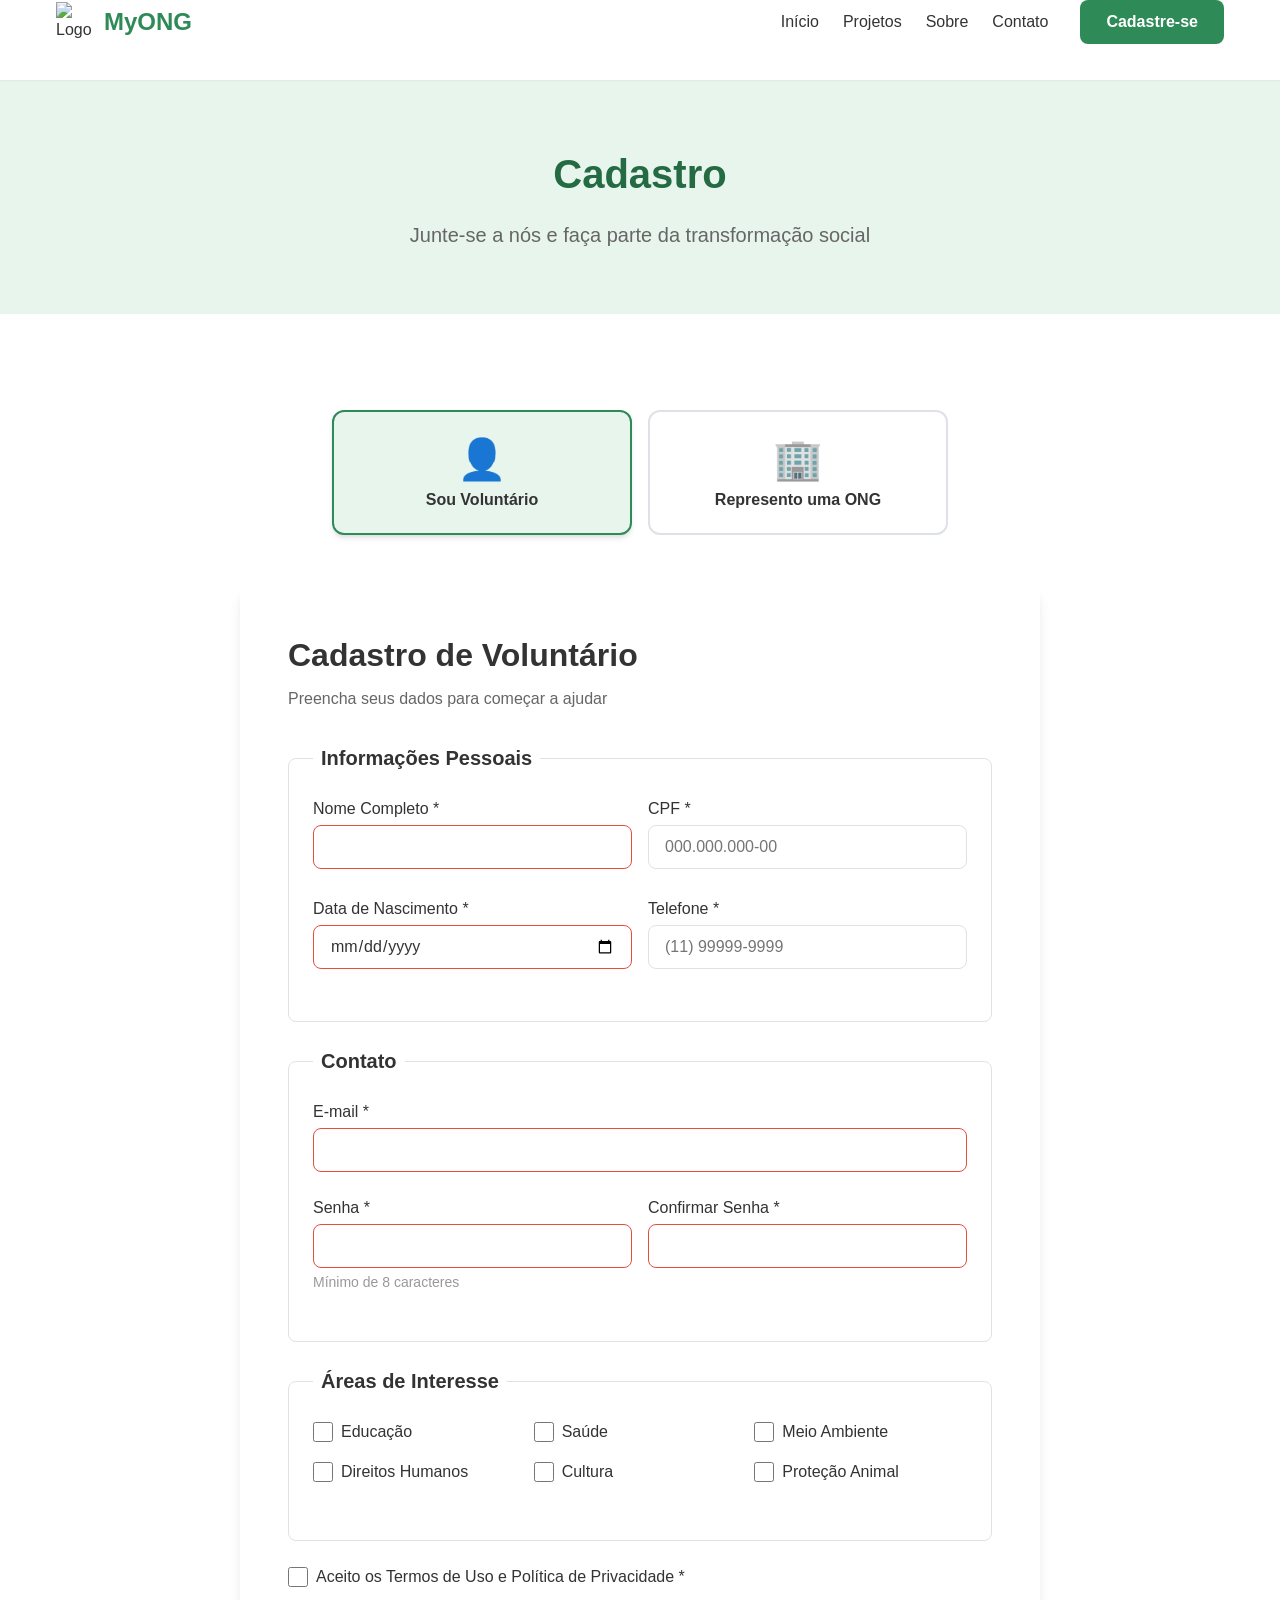
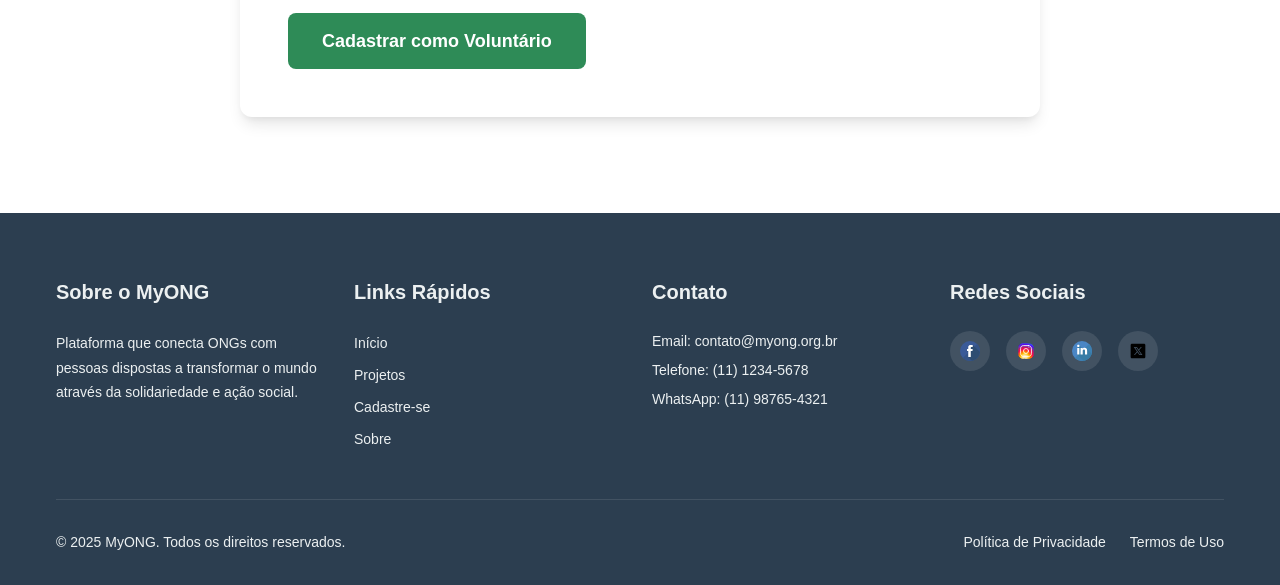
==== cadastro.html @ 5482160b "feat: versão inicial do MyONG" ====
<!DOCTYPE html>
<html lang="pt-BR">
<head>
    <!-- Meta Tags Essenciais -->
    <meta charset="UTF-8">
    <meta name="viewport" content="width=device-width, initial-scale=1.0">
    <meta http-equiv="X-UA-Compatible" content="IE=edge">
    
    <!-- Meta Tags SEO -->
    <meta name="description" content="Cadastre sua ONG ou torne-se voluntário no MyONG. Faça parte da rede que transforma vidas através da solidariedade.">
    <meta name="keywords" content="cadastro ONG, voluntário, registro, terceiro setor">
    <meta name="author" content="MyONG">
    <meta name="robots" content="index, follow">
    
    <title>Cadastro - MyONG</title>
    
    <!-- Stylesheets -->
    <link rel="stylesheet" href="./css/variables.css">
    <link rel="stylesheet" href="./css/style.css">
    <link rel="stylesheet" href="./css/responsive.css">
    
    <!-- Favicon -->
    <link rel="icon" type="image/png" href="./images/logo.png">
</head>
<body>
    <!-- Header - Cabeçalho Principal -->
    <header class="header">
        <div class="container">
            <div class="header-content">
                <!-- Logo -->
                <div class="logo">
                    <a href="index.html">
                        <img src="./images/logo.png" alt="Logo MyONG">
                        <span class="logo-text">MyONG</span>
                    </a>
                </div>
                
                <!-- Navigation - Menu Principal -->
                <nav class="nav" role="navigation" aria-label="Menu principal">
                    <ul class="nav-list">
                        <li class="nav-item"><a href="index.html" class="nav-link">Início</a></li>
                        <li class="nav-item"><a href="projetos.html" class="nav-link">Projetos</a></li>
                        <li class="nav-item"><a href="index.html#sobre" class="nav-link">Sobre</a></li>
                        <li class="nav-item"><a href="index.html#contato" class="nav-link">Contato</a></li>
                    </ul>
                    <a href="cadastro.html" class="btn btn-primary">Cadastre-se</a>
                </nav>
                
                <!-- Mobile Menu Toggle -->
                <button class="mobile-menu-toggle" aria-label="Abrir menu" aria-expanded="false">
                    <span class="hamburger"></span>
                </button>
            </div>
        </div>
    </header>

    <!-- Main Content - Conteúdo Principal -->
    <main class="main">
        <!-- Page Header -->
        <section class="page-header">
            <div class="container">
                <h1 class="page-title">Cadastro</h1>
                <p class="page-subtitle">Junte-se a nós e faça parte da transformação social</p>
            </div>
        </section>

        <!-- Registration Section - Seção de Cadastro -->
        <section class="registration" aria-label="Formulário de cadastro">
            <div class="container">
                <!-- Registration Type Selector -->
                <div class="registration-selector">
                    <button class="selector-btn active" data-type="volunteer">
                        <span class="selector-icon">👤</span>
                        <span class="selector-text">Sou Voluntário</span>
                    </button>
                    <button class="selector-btn" data-type="ong">
                        <span class="selector-icon">🏢</span>
                        <span class="selector-text">Represento uma ONG</span>
                    </button>
                </div>

                <!-- Volunteer Registration Form -->
                <form class="registration-form active" id="volunteerForm" data-form="volunteer" novalidate>
                    <h2 class="form-title">Cadastro de Voluntário</h2>
                    <p class="form-subtitle">Preencha seus dados para começar a ajudar</p>
                    
                    <!-- Personal Information -->
                    <fieldset class="form-fieldset">
                        <legend class="form-legend">Informações Pessoais</legend>
                        
                        <div class="form-row">
                            <div class="form-group">
                                <label for="vol-name" class="form-label">Nome Completo *</label>
                                <input type="text" id="vol-name" name="name" class="form-input" required>
                                <span class="form-error" id="vol-name-error"></span>
                            </div>
                            
                            <div class="form-group">
                                <label for="vol-cpf" class="form-label">CPF *</label>
                                <input type="text" id="vol-cpf" name="cpf" class="form-input" maxlength="14" required>
                                <span class="form-error" id="vol-cpf-error"></span>
                            </div>
                        </div>
                        
                        <div class="form-row">
                            <div class="form-group">
                                <label for="vol-birth" class="form-label">Data de Nascimento *</label>
                                <input type="date" id="vol-birth" name="birthDate" class="form-input" required>
                                <span class="form-error" id="vol-birth-error"></span>
                            </div>
                            
                            <div class="form-group">
                                <label for="vol-phone" class="form-label">Telefone *</label>
                                <input type="tel" id="vol-phone" name="phone" class="form-input" maxlength="15" required>
                                <span class="form-error" id="vol-phone-error"></span>
                            </div>
                        </div>
                    </fieldset>
                    
                    <!-- Contact Information -->
                    <fieldset class="form-fieldset">
                        <legend class="form-legend">Contato</legend>
                        
                        <div class="form-group">
                            <label for="vol-email" class="form-label">E-mail *</label>
                            <input type="email" id="vol-email" name="email" class="form-input" required>
                            <span class="form-error" id="vol-email-error"></span>
                        </div>
                        
                        <div class="form-row">
                            <div class="form-group">
                                <label for="vol-password" class="form-label">Senha *</label>
                                <input type="password" id="vol-password" name="password" class="form-input" minlength="8" required>
                                <span class="form-error" id="vol-password-error"></span>
                                <span class="form-hint">Mínimo de 8 caracteres</span>
                            </div>
                            
                            <div class="form-group">
                                <label for="vol-confirm-password" class="form-label">Confirmar Senha *</label>
                                <input type="password" id="vol-confirm-password" name="confirmPassword" class="form-input" minlength="8" required>
                                <span class="form-error" id="vol-confirm-password-error"></span>
                            </div>
                        </div>
                    </fieldset>
                    
                    <!-- Interests -->
                    <fieldset class="form-fieldset">
                        <legend class="form-legend">Áreas de Interesse</legend>
                        
                        <div class="form-group">
                            <div class="checkbox-group">
                                <label class="checkbox-label">
                                    <input type="checkbox" name="interests" value="educacao">
                                    <span>Educação</span>
                                </label>
                                <label class="checkbox-label">
                                    <input type="checkbox" name="interests" value="saude">
                                    <span>Saúde</span>
                                </label>
                                <label class="checkbox-label">
                                    <input type="checkbox" name="interests" value="meio-ambiente">
                                    <span>Meio Ambiente</span>
                                </label>
                                <label class="checkbox-label">
                                    <input type="checkbox" name="interests" value="direitos-humanos">
                                    <span>Direitos Humanos</span>
                                </label>
                                <label class="checkbox-label">
                                    <input type="checkbox" name="interests" value="cultura">
                                    <span>Cultura</span>
                                </label>
                                <label class="checkbox-label">
                                    <input type="checkbox" name="interests" value="animais">
                                    <span>Proteção Animal</span>
                                </label>
                            </div>
                        </div>
                    </fieldset>
                    
                    <!-- Terms -->
                    <div class="form-group">
                        <label class="checkbox-label">
                            <input type="checkbox" id="vol-terms" name="terms" required>
                            <span>Aceito os <a href="#">Termos de Uso</a> e <a href="#">Política de Privacidade</a> *</span>
                        </label>
                        <span class="form-error" id="vol-terms-error"></span>
                    </div>
                    
                    <button type="submit" class="btn btn-primary btn-large">Cadastrar como Voluntário</button>
                </form>

                <!-- ONG Registration Form -->
                <form class="registration-form" id="ongForm" data-form="ong" novalidate>
                    <h2 class="form-title">Cadastro de ONG</h2>
                    <p class="form-subtitle">Registre sua organização e alcance mais pessoas</p>
                    
                    <!-- Organization Information -->
                    <fieldset class="form-fieldset">
                        <legend class="form-legend">Dados da Organização</legend>
                        
                        <div class="form-group">
                            <label for="ong-name" class="form-label">Nome da ONG *</label>
                            <input type="text" id="ong-name" name="ongName" class="form-input" required>
                            <span class="form-error" id="ong-name-error"></span>
                        </div>
                        
                        <div class="form-row">
                            <div class="form-group">
                                <label for="ong-cnpj" class="form-label">CNPJ *</label>
                                <input type="text" id="ong-cnpj" name="cnpj" class="form-input" maxlength="18" required>
                                <span class="form-error" id="ong-cnpj-error"></span>
                            </div>
                            
                            <div class="form-group">
                                <label for="ong-foundation" class="form-label">Ano de Fundação *</label>
                                <input type="number" id="ong-foundation" name="foundationYear" class="form-input" min="1900" max="2025" required>
                                <span class="form-error" id="ong-foundation-error"></span>
                            </div>
                        </div>
                        
                        <div class="form-group">
                            <label for="ong-category" class="form-label">Categoria Principal *</label>
                            <select id="ong-category" name="category" class="form-select" required>
                                <option value="">Selecione uma categoria</option>
                                <option value="educacao">Educação</option>
                                <option value="saude">Saúde</option>
                                <option value="meio-ambiente">Meio Ambiente</option>
                                <option value="direitos-humanos">Direitos Humanos</option>
                                <option value="cultura">Cultura</option>
                                <option value="animais">Proteção Animal</option>
                            </select>
                            <span class="form-error" id="ong-category-error"></span>
                        </div>
                        
                        <div class="form-group">
                            <label for="ong-description" class="form-label">Descrição da ONG *</label>
                            <textarea id="ong-description" name="description" class="form-textarea" rows="4" required></textarea>
                            <span class="form-error" id="ong-description-error"></span>
                            <span class="form-hint">Conte um pouco sobre a missão e visão da sua organização</span>
                        </div>
                    </fieldset>
                    
                    <!-- Address -->
                    <fieldset class="form-fieldset">
                        <legend class="form-legend">Endereço</legend>
                        
                        <div class="form-row">
                            <div class="form-group">
                                <label for="ong-cep" class="form-label">CEP *</label>
                                <input type="text" id="ong-cep" name="cep" class="form-input" maxlength="9" required>
                                <span class="form-error" id="ong-cep-error"></span>
                            </div>
                            
                            <div class="form-group">
                                <label for="ong-state" class="form-label">Estado *</label>
                                <select id="ong-state" name="state" class="form-select" required>
                                    <option value="">Selecione</option>
                                    <option value="SP">São Paulo</option>
                                    <option value="RJ">Rio de Janeiro</option>
                                    <option value="MG">Minas Gerais</option>
                                    <option value="RS">Rio Grande do Sul</option>
                                    <option value="BA">Bahia</option>
                                </select>
                                <span class="form-error" id="ong-state-error"></span>
                            </div>
                        </div>
                        
                        <div class="form-row">
                            <div class="form-group">
                                <label for="ong-city" class="form-label">Cidade *</label>
                                <input type="text" id="ong-city" name="city" class="form-input" required>
                                <span class="form-error" id="ong-city-error"></span>
                            </div>
                            
                            <div class="form-group">
                                <label for="ong-neighborhood" class="form-label">Bairro *</label>
                                <input type="text" id="ong-neighborhood" name="neighborhood" class="form-input" required>
                                <span class="form-error" id="ong-neighborhood-error"></span>
                            </div>
                        </div>
                        
                        <div class="form-group">
                            <label for="ong-street" class="form-label">Endereço *</label>
                            <input type="text" id="ong-street" name="street" class="form-input" required>
                            <span class="form-error" id="ong-street-error"></span>
                        </div>
                    </fieldset>
                    
                    <!-- Responsible Person -->
                    <fieldset class="form-fieldset">
                        <legend class="form-legend">Responsável Legal</legend>
                        
                        <div class="form-row">
                            <div class="form-group">
                                <label for="ong-responsible-name" class="form-label">Nome Completo *</label>
                                <input type="text" id="ong-responsible-name" name="responsibleName" class="form-input" required>
                                <span class="form-error" id="ong-responsible-name-error"></span>
                            </div>
                            
                            <div class="form-group">
                                <label for="ong-responsible-cpf" class="form-label">CPF *</label>
                                <input type="text" id="ong-responsible-cpf" name="responsibleCpf" class="form-input" maxlength="14" required>
                                <span class="form-error" id="ong-responsible-cpf-error"></span>
                            </div>
                        </div>
                        
                        <div class="form-row">
                            <div class="form-group">
                                <label for="ong-phone" class="form-label">Telefone *</label>
                                <input type="tel" id="ong-phone" name="phone" class="form-input" maxlength="15" required>
                                <span class="form-error" id="ong-phone-error"></span>
                            </div>
                            
                            <div class="form-group">
                                <label for="ong-email" class="form-label">E-mail *</label>
                                <input type="email" id="ong-email" name="email" class="form-input" required>
                                <span class="form-error" id="ong-email-error"></span>
                            </div>
                        </div>
                    </fieldset>
                    
                    <!-- Access Credentials -->
                    <fieldset class="form-fieldset">
                        <legend class="form-legend">Credenciais de Acesso</legend>
                        
                        <div class="form-row">
                            <div class="form-group">
                                <label for="ong-password" class="form-label">Senha *</label>
                                <input type="password" id="ong-password" name="password" class="form-input" minlength="8" required>
                                <span class="form-error" id="ong-password-error"></span>
                                <span class="form-hint">Mínimo de 8 caracteres</span>
                            </div>
                            
                            <div class="form-group">
                                <label for="ong-confirm-password" class="form-label">Confirmar Senha *</label>
                                <input type="password" id="ong-confirm-password" name="confirmPassword" class="form-input" minlength="8" required>
                                <span class="form-error" id="ong-confirm-password-error"></span>
                            </div>
                        </div>
                    </fieldset>
                    
                    <!-- Terms -->
                    <div class="form-group">
                        <label class="checkbox-label">
                            <input type="checkbox" id="ong-terms" name="terms" required>
                            <span>Aceito os <a href="#">Termos de Uso</a> e <a href="#">Política de Privacidade</a> *</span>
                        </label>
                        <span class="form-error" id="ong-terms-error"></span>
                    </div>
                    
                    <button type="submit" class="btn btn-primary btn-large">Cadastrar ONG</button>
                </form>
            </div>
        </section>
    </main>

    <!-- Footer - Rodapé -->
    <footer class="footer">
        <div class="container">
            <div class="footer-content">
                <!-- Footer Column 1 - About -->
                <div class="footer-column">
                    <h3 class="footer-title">Sobre o MyONG</h3>
                    <p class="footer-text">Plataforma que conecta ONGs com pessoas dispostas a transformar o mundo através da solidariedade e ação social.</p>
                </div>
                
                <!-- Footer Column 2 - Links -->
                <div class="footer-column">
                    <h3 class="footer-title">Links Rápidos</h3>
                    <ul class="footer-links">
                        <li><a href="index.html">Início</a></li>
                        <li><a href="projetos.html">Projetos</a></li>
                        <li><a href="cadastro.html">Cadastre-se</a></li>
                        <li><a href="index.html#sobre">Sobre</a></li>
                    </ul>
                </div>
                
                <!-- Footer Column 3 - Contact -->
                <div class="footer-column">
                    <h3 class="footer-title">Contato</h3>
                    <ul class="footer-contact">
                        <li>Email: contato@myong.org.br</li>
                        <li>Telefone: (11) 1234-5678</li>
                        <li>WhatsApp: (11) 98765-4321</li>
                    </ul>
                </div>
                
                <!-- Footer Column 4 - Social -->
                <div class="footer-column">
                    <h3 class="footer-title">Redes Sociais</h3>
                    <div class="social-links">
                        <a href="#" class="social-link" aria-label="Facebook">
                            <img src="./images/icons/facebook.svg" alt="Facebook">
                        </a>
                        <a href="#" class="social-link" aria-label="Instagram">
                            <img src="./images/icons/instagram.svg" alt="Instagram">
                        </a>
                        <a href="#" class="social-link" aria-label="LinkedIn">
                            <img src="./images/icons/linkedin.svg" alt="LinkedIn">
                        </a>
                        <a href="#" class="social-link" aria-label="Twitter">
                            <img src="./images/icons/twitter.svg" alt="Twitter">
                        </a>
                    </div>
                </div>
            </div>
            
            <!-- Footer Bottom -->
            <div class="footer-bottom">
                <p>&copy; 2025 MyONG. Todos os direitos reservados.</p>
                <div class="footer-legal">
                    <a href="#">Política de Privacidade</a>
                    <a href="#">Termos de Uso</a>
                </div>
            </div>
        </div>
    </footer>

    <!-- Scripts -->
    <script src="./js/main.js"></script>
    <script src="./js/form-validation.js"></script>
    <script src="./js/masks.js"></script>
</body>
</html>
---- css/variables.css ----
/* ============================================
   CSS VARIABLES - MyONG Platform
   Variáveis de cores, tipografia e espaçamento
   ============================================ */

:root {
  /* ===== COLOR PALETTE ===== */
  
  /* Primary Colors - Verde floresta (sustentabilidade) */
  --color-primary: #2E8B57;
  --color-primary-dark: #246b43;
  --color-primary-light: #3fa869;
  --color-primary-lighter: #e8f5ed;
  
  /* Secondary Colors - Laranja (energia e ação social) */
  --color-secondary: #FF6B35;
  --color-secondary-dark: #e55a2b;
  --color-secondary-light: #ff8558;
  --color-secondary-lighter: #fff0ec;
  
  /* Neutral Colors - Azul escuro (profissionalismo) */
  --color-neutral-dark: #2C3E50;
  --color-neutral: #34495E;
  --color-neutral-light: #7F8C8D;
  --color-neutral-lighter: #BDC3C7;
  --color-neutral-lightest: #ECF0F1;
  
  /* Background Colors */
  --color-bg-primary: #FFFFFF;
  --color-bg-secondary: #F8F9FA;
  --color-bg-tertiary: #E9ECEF;
  --color-bg-overlay: rgba(44, 62, 80, 0.7);
  
  /* Text Colors */
  --color-text-primary: #333333;
  --color-text-secondary: #666666;
  --color-text-tertiary: #999999;
  --color-text-light: #FFFFFF;
  
  /* Status Colors */
  --color-success: #27AE60;
  --color-success-light: #e8f7ef;
  --color-warning: #F39C12;
  --color-warning-light: #fef5e7;
  --color-error: #E74C3C;
  --color-error-light: #fdecea;
  --color-info: #3498DB;
  --color-info-light: #ebf5fb;
  
  /* Border Colors */
  --color-border: #DEE2E6;
  --color-border-light: #E9ECEF;
  --color-border-dark: #CED4DA;
  
  /* ===== TYPOGRAPHY ===== */
  
  /* Font Families */
  --font-primary: 'Segoe UI', Tahoma, Geneva, Verdana, sans-serif;
  --font-secondary: 'Arial', sans-serif;
  --font-monospace: 'Courier New', monospace;
  
  /* Font Sizes */
  --font-size-xs: 0.75rem;      /* 12px */
  --font-size-sm: 0.875rem;     /* 14px */
  --font-size-base: 1rem;       /* 16px */
  --font-size-md: 1.125rem;     /* 18px */
  --font-size-lg: 1.25rem;      /* 20px */
  --font-size-xl: 1.5rem;       /* 24px */
  --font-size-2xl: 2rem;        /* 32px */
  --font-size-3xl: 2.5rem;      /* 40px */
  --font-size-4xl: 3rem;        /* 48px */
  
  /* Font Weights */
  --font-weight-light: 300;
  --font-weight-normal: 400;
  --font-weight-medium: 500;
  --font-weight-semibold: 600;
  --font-weight-bold: 700;
  --font-weight-extrabold: 800;
  
  /* Line Heights */
  --line-height-tight: 1.2;
  --line-height-normal: 1.5;
  --line-height-relaxed: 1.75;
  --line-height-loose: 2;
  
  /* ===== SPACING ===== */
  
  /* Spacing Scale (8px base) */
  --spacing-xs: 0.25rem;    /* 4px */
  --spacing-sm: 0.5rem;     /* 8px */
  --spacing-md: 1rem;       /* 16px */
  --spacing-lg: 1.5rem;     /* 24px */
  --spacing-xl: 2rem;       /* 32px */
  --spacing-2xl: 3rem;      /* 48px */
  --spacing-3xl: 4rem;      /* 64px */
  --spacing-4xl: 6rem;      /* 96px */
  --spacing-5xl: 8rem;      /* 128px */
  
  /* ===== LAYOUT ===== */
  
  /* Container Widths */
  --container-max-width: 1200px;
  --container-padding: var(--spacing-md);
  
  /* Grid Gaps */
  --grid-gap: var(--spacing-lg);
  --grid-gap-sm: var(--spacing-md);
  
  /* ===== BORDER RADIUS ===== */
  
  --radius-sm: 0.25rem;     /* 4px */
  --radius-md: 0.5rem;      /* 8px */
  --radius-lg: 0.75rem;     /* 12px */
  --radius-xl: 1rem;        /* 16px */
  --radius-2xl: 1.5rem;     /* 24px */
  --radius-full: 9999px;    /* Circular */
  
  /* ===== SHADOWS ===== */
  
  --shadow-sm: 0 1px 2px 0 rgba(0, 0, 0, 0.05);
  --shadow-md: 0 4px 6px -1px rgba(0, 0, 0, 0.1), 0 2px 4px -1px rgba(0, 0, 0, 0.06);
  --shadow-lg: 0 10px 15px -3px rgba(0, 0, 0, 0.1), 0 4px 6px -2px rgba(0, 0, 0, 0.05);
  --shadow-xl: 0 20px 25px -5px rgba(0, 0, 0, 0.1), 0 10px 10px -5px rgba(0, 0, 0, 0.04);
  --shadow-2xl: 0 25px 50px -12px rgba(0, 0, 0, 0.25);
  --shadow-inner: inset 0 2px 4px 0 rgba(0, 0, 0, 0.06);
  
  /* ===== TRANSITIONS ===== */
  
  --transition-fast: 150ms ease-in-out;
  --transition-base: 250ms ease-in-out;
  --transition-slow: 350ms ease-in-out;
  
  /* ===== Z-INDEX SCALE ===== */
  
  --z-index-dropdown: 1000;
  --z-index-sticky: 1020;
  --z-index-fixed: 1030;
  --z-index-modal-backdrop: 1040;
  --z-index-modal: 1050;
  --z-index-popover: 1060;
  --z-index-tooltip: 1070;
  
  /* ===== BREAKPOINTS (for reference in media queries) ===== */
  
  /* 
  Mobile: 320px - 767px
  Tablet: 768px - 1023px
  Desktop: 1024px - 1439px
  Large Desktop: 1440px+
  */
  
  --breakpoint-sm: 576px;
  --breakpoint-md: 768px;
  --breakpoint-lg: 1024px;
  --breakpoint-xl: 1280px;
  --breakpoint-2xl: 1440px;
  
  /* ===== FORM ELEMENTS ===== */
  
  --input-height: 2.75rem;      /* 44px */
  --input-padding-x: 1rem;      /* 16px */
  --input-padding-y: 0.625rem;  /* 10px */
  --input-border-width: 1px;
  --input-border-radius: var(--radius-md);
  --input-focus-border-color: var(--color-primary);
  --input-focus-shadow: 0 0 0 3px var(--color-primary-lighter);
  
  /* ===== BUTTONS ===== */
  
  --button-height: 2.75rem;        /* 44px */
  --button-height-large: 3.5rem;   /* 56px */
  --button-height-small: 2rem;     /* 32px */
  --button-padding-x: 1.5rem;      /* 24px */
  --button-padding-y: 0.625rem;    /* 10px */
  --button-border-radius: var(--radius-md);
  --button-font-weight: var(--font-weight-semibold);
  
  /* ===== HEADER ===== */
  
  --header-height: 80px;
  --header-bg: var(--color-bg-primary);
  --header-shadow: var(--shadow-sm);
  
  /* ===== FOOTER ===== */
  
  --footer-bg: var(--color-neutral-dark);
  --footer-text: var(--color-neutral-lightest);
}

/* ===== DARK MODE VARIABLES (opcional para implementação futura) ===== */

@media (prefers-color-scheme: dark) {
  :root {
    /* Dark mode colors can be defined here if needed */
    /* Currently using light mode by default */
  }
}
---- css/style.css ----
/* ============================================
   MAIN STYLESHEET - MyONG Platform
   Estilos principais da plataforma
   ============================================ */

/* ===== CSS RESET & BASE STYLES ===== */

/* Box sizing reset */
*,
*::before,
*::after {
  box-sizing: border-box;
  margin: 0;
  padding: 0;
}

/* Remove default styling */
html {
  font-size: 16px;
  scroll-behavior: smooth;
  -webkit-font-smoothing: antialiased;
  -moz-osx-font-smoothing: grayscale;
}

body {
  font-family: var(--font-primary);
  font-size: var(--font-size-base);
  font-weight: var(--font-weight-normal);
  line-height: var(--line-height-normal);
  color: var(--color-text-primary);
  background-color: var(--color-bg-primary);
  overflow-x: hidden;
}

/* Remove list styles */
ul,
ol {
  list-style: none;
}

/* Remove default link styles */
a {
  text-decoration: none;
  color: inherit;
  transition: all var(--transition-base);
}

/* Image responsive by default */
img {
  max-width: 100%;
  height: auto;
  display: block;
}

/* Button reset */
button {
  font-family: inherit;
  font-size: inherit;
  border: none;
  background: none;
  cursor: pointer;
  transition: all var(--transition-base);
}

/* Input reset */
input,
textarea,
select {
  font-family: inherit;
  font-size: inherit;
  border: none;
  outline: none;
}

/* ===== UTILITY CLASSES ===== */

.container {
  max-width: var(--container-max-width);
  margin: 0 auto;
  padding: 0 var(--container-padding);
  width: 100%;
}

.visually-hidden {
  position: absolute;
  width: 1px;
  height: 1px;
  margin: -1px;
  padding: 0;
  overflow: hidden;
  clip: rect(0, 0, 0, 0);
  border: 0;
}

/* ===== HEADER STYLES ===== */

.header {
  position: sticky;
  top: 0;
  width: 100%;
  height: var(--header-height);
  background-color: var(--header-bg);
  box-shadow: var(--header-shadow);
  z-index: var(--z-index-sticky);
}

.header-content {
  display: flex;
  align-items: center;
  justify-content: space-between;
  height: 100%;
}

/* Logo */
.logo a {
  display: flex;
  align-items: center;
  gap: var(--spacing-sm);
}

.logo img {
  width: 40px;
  height: 40px;
  object-fit: contain;
}

.logo-text {
  font-size: var(--font-size-xl);
  font-weight: var(--font-weight-bold);
  color: var(--color-primary);
}

/* Navigation */
.nav {
  display: flex;
  align-items: center;
  gap: var(--spacing-xl);
}

.nav-list {
  display: flex;
  gap: var(--spacing-lg);
}

.nav-link {
  font-weight: var(--font-weight-medium);
  color: var(--color-text-primary);
  padding: var(--spacing-sm) 0;
  position: relative;
}

.nav-link::after {
  content: '';
  position: absolute;
  bottom: 0;
  left: 0;
  width: 0;
  height: 2px;
  background-color: var(--color-primary);
  transition: width var(--transition-base);
}

.nav-link:hover::after,
.nav-link.active::after {
  width: 100%;
}

.nav-link:hover {
  color: var(--color-primary);
}

.nav-link.active {
  color: var(--color-primary);
  font-weight: var(--font-weight-semibold);
}

/* Mobile Menu Toggle */
.mobile-menu-toggle {
  display: none;
  width: 30px;
  height: 30px;
  position: relative;
}

.hamburger,
.hamburger::before,
.hamburger::after {
  position: absolute;
  width: 30px;
  height: 3px;
  background-color: var(--color-text-primary);
  border-radius: var(--radius-sm);
  transition: all var(--transition-base);
}

.hamburger {
  top: 50%;
  transform: translateY(-50%);
}

.hamburger::before,
.hamburger::after {
  content: '';
}

.hamburger::before {
  top: -8px;
}

.hamburger::after {
  top: 8px;
}

/* ===== BUTTON STYLES ===== */

.btn {
  display: inline-flex;
  align-items: center;
  justify-content: center;
  padding: var(--button-padding-y) var(--button-padding-x);
  height: var(--button-height);
  border-radius: var(--button-border-radius);
  font-weight: var(--button-font-weight);
  font-size: var(--font-size-base);
  text-align: center;
  transition: all var(--transition-base);
  border: 2px solid transparent;
  cursor: pointer;
  white-space: nowrap;
}

.btn-primary {
  background-color: var(--color-primary);
  color: var(--color-text-light);
}

.btn-primary:hover {
  background-color: var(--color-primary-dark);
  transform: translateY(-2px);
  box-shadow: var(--shadow-md);
}

.btn-secondary {
  background-color: var(--color-secondary);
  color: var(--color-text-light);
}

.btn-secondary:hover {
  background-color: var(--color-secondary-dark);
  transform: translateY(-2px);
  box-shadow: var(--shadow-md);
}

.btn-outline {
  background-color: transparent;
  border-color: var(--color-primary);
  color: var(--color-primary);
}

.btn-outline:hover {
  background-color: var(--color-primary);
  color: var(--color-text-light);
}

.btn-large {
  height: var(--button-height-large);
  padding: var(--spacing-md) var(--spacing-xl);
  font-size: var(--font-size-md);
}

.btn-small {
  height: var(--button-height-small);
  padding: var(--spacing-xs) var(--spacing-md);
  font-size: var(--font-size-sm);
}

/* ===== HERO SECTION ===== */

.hero {
  position: relative;
  min-height: 600px;
  display: flex;
  align-items: center;
  background-image: url('../images/hero-banner.jpg');
  background-size: cover;
  background-position: center;
  background-repeat: no-repeat;
  color: var(--color-text-light);
}

.hero-overlay {
  position: absolute;
  top: 0;
  left: 0;
  width: 100%;
  height: 100%;
  background: var(--color-bg-overlay);
}

.hero-content {
  position: relative;
  z-index: 1;
  text-align: center;
  max-width: 800px;
  margin: 0 auto;
}

.hero-title {
  font-size: var(--font-size-4xl);
  font-weight: var(--font-weight-bold);
  margin-bottom: var(--spacing-lg);
  line-height: var(--line-height-tight);
}

.hero-subtitle {
  font-size: var(--font-size-xl);
  font-weight: var(--font-weight-normal);
  margin-bottom: var(--spacing-2xl);
  line-height: var(--line-height-normal);
  color: var(--color-neutral-lightest);
}

.hero-actions {
  display: flex;
  gap: var(--spacing-md);
  justify-content: center;
  flex-wrap: wrap;
}

/* ===== SECTION STYLES ===== */

section {
  padding: var(--spacing-4xl) 0;
}

.section-title {
  font-size: var(--font-size-3xl);
  font-weight: var(--font-weight-bold);
  text-align: center;
  margin-bottom: var(--spacing-md);
  color: var(--color-text-primary);
}

.section-subtitle {
  font-size: var(--font-size-md);
  text-align: center;
  color: var(--color-text-secondary);
  margin-bottom: var(--spacing-2xl);
}

/* ===== PAGE HEADER ===== */

.page-header {
  background-color: var(--color-primary-lighter);
  padding: var(--spacing-3xl) 0;
  text-align: center;
}

.page-title {
  font-size: var(--font-size-3xl);
  font-weight: var(--font-weight-bold);
  color: var(--color-primary-dark);
  margin-bottom: var(--spacing-md);
}

.page-subtitle {
  font-size: var(--font-size-lg);
  color: var(--color-text-secondary);
}

/* ===== FEATURES GRID ===== */

.features-grid {
  display: grid;
  grid-template-columns: repeat(auto-fit, minmax(280px, 1fr));
  gap: var(--grid-gap);
}

.feature-card {
  background-color: var(--color-bg-primary);
  padding: var(--spacing-xl);
  border-radius: var(--radius-lg);
  box-shadow: var(--shadow-md);
  text-align: center;
  transition: all var(--transition-base);
}

.feature-card:hover {
  transform: translateY(-5px);
  box-shadow: var(--shadow-lg);
}

.feature-icon {
  width: 80px;
  height: 80px;
  margin: 0 auto var(--spacing-lg);
  display: flex;
  align-items: center;
  justify-content: center;
  background-color: var(--color-primary-lighter);
  border-radius: var(--radius-full);
}

.feature-icon img {
  width: 40px;
  height: 40px;
}

.feature-title {
  font-size: var(--font-size-xl);
  font-weight: var(--font-weight-semibold);
  margin-bottom: var(--spacing-md);
  color: var(--color-text-primary);
}

.feature-description {
  font-size: var(--font-size-base);
  color: var(--color-text-secondary);
  line-height: var(--line-height-relaxed);
}

/* ===== STATISTICS SECTION ===== */

.statistics {
  background-color: var(--color-primary);
  color: var(--color-text-light);
}

.stats-grid {
  display: grid;
  grid-template-columns: repeat(auto-fit, minmax(200px, 1fr));
  gap: var(--grid-gap);
  text-align: center;
}

.stat-item {
  display: flex;
  flex-direction: column;
  gap: var(--spacing-sm);
}

.stat-number {
  font-size: var(--font-size-3xl);
  font-weight: var(--font-weight-bold);
}

.stat-label {
  font-size: var(--font-size-md);
  font-weight: var(--font-weight-normal);
  color: var(--color-neutral-lightest);
}

/* ===== FORM STYLES ===== */

.contact-form,
.registration-form {
  max-width: 800px;
  margin: 0 auto;
  background-color: var(--color-bg-primary);
  padding: var(--spacing-2xl);
  border-radius: var(--radius-lg);
  box-shadow: var(--shadow-lg);
}

.form-title {
  font-size: var(--font-size-2xl);
  font-weight: var(--font-weight-bold);
  margin-bottom: var(--spacing-sm);
  color: var(--color-text-primary);
}

.form-subtitle {
  font-size: var(--font-size-base);
  color: var(--color-text-secondary);
  margin-bottom: var(--spacing-xl);
}

.form-fieldset {
  border: 1px solid var(--color-border);
  border-radius: var(--radius-md);
  padding: var(--spacing-lg);
  margin-bottom: var(--spacing-lg);
}

.form-legend {
  font-size: var(--font-size-lg);
  font-weight: var(--font-weight-semibold);
  color: var(--color-text-primary);
  padding: 0 var(--spacing-sm);
}

.form-row {
  display: grid;
  grid-template-columns: repeat(auto-fit, minmax(250px, 1fr));
  gap: var(--spacing-md);
}

.form-group {
  margin-bottom: var(--spacing-lg);
}

.form-label {
  display: block;
  font-weight: var(--font-weight-medium);
  color: var(--color-text-primary);
  margin-bottom: var(--spacing-xs);
}

.form-input,
.form-textarea,
.form-select {
  width: 100%;
  padding: var(--input-padding-y) var(--input-padding-x);
  height: var(--input-height);
  border: var(--input-border-width) solid var(--color-border);
  border-radius: var(--input-border-radius);
  background-color: var(--color-bg-primary);
  color: var(--color-text-primary);
  transition: all var(--transition-base);
}

.form-textarea {
  height: auto;
  resize: vertical;
}

.form-input:focus,
.form-textarea:focus,
.form-select:focus {
  border-color: var(--input-focus-border-color);
  box-shadow: var(--input-focus-shadow);
}

.form-input:invalid:not(:placeholder-shown),
.form-textarea:invalid:not(:placeholder-shown),
.form-select:invalid {
  border-color: var(--color-error);
}

.form-error {
  display: block;
  color: var(--color-error);
  font-size: var(--font-size-sm);
  margin-top: var(--spacing-xs);
}

.form-hint {
  display: block;
  color: var(--color-text-tertiary);
  font-size: var(--font-size-sm);
  margin-top: var(--spacing-xs);
}

.checkbox-label {
  display: flex;
  align-items: flex-start;
  gap: var(--spacing-sm);
  cursor: pointer;
  margin-bottom: var(--spacing-sm);
}

.checkbox-label input[type="checkbox"] {
  width: 20px;
  height: 20px;
  margin-top: 2px;
  cursor: pointer;
  accent-color: var(--color-primary);
}

.checkbox-group {
  display: grid;
  grid-template-columns: repeat(auto-fit, minmax(200px, 1fr));
  gap: var(--spacing-sm);
}

/* Registration Type Selector */
.registration-selector {
  display: flex;
  gap: var(--spacing-md);
  justify-content: center;
  margin-bottom: var(--spacing-2xl);
}

.selector-btn {
  flex: 1;
  max-width: 300px;
  padding: var(--spacing-lg);
  border: 2px solid var(--color-border);
  border-radius: var(--radius-lg);
  background-color: var(--color-bg-primary);
  cursor: pointer;
  transition: all var(--transition-base);
  display: flex;
  flex-direction: column;
  align-items: center;
  gap: var(--spacing-sm);
}

.selector-btn:hover {
  border-color: var(--color-primary);
  background-color: var(--color-primary-lighter);
}

.selector-btn.active {
  border-color: var(--color-primary);
  background-color: var(--color-primary-lighter);
  box-shadow: var(--shadow-md);
}

.selector-icon {
  font-size: var(--font-size-3xl);
}

.selector-text {
  font-weight: var(--font-weight-semibold);
  color: var(--color-text-primary);
}

.registration-form {
  display: none;
}

.registration-form.active {
  display: block;
}

/* ===== PROJECTS STYLES ===== */

/* Filters */
.filters {
  background-color: var(--color-bg-secondary);
  padding: var(--spacing-xl) 0;
}

.filter-bar {
  display: flex;
  gap: var(--spacing-md);
  flex-wrap: wrap;
  align-items: flex-end;
}

.filter-group {
  flex: 1;
  min-width: 200px;
}

.filter-label {
  display: block;
  font-weight: var(--font-weight-medium);
  margin-bottom: var(--spacing-xs);
}

.filter-input,
.filter-select {
  width: 100%;
  padding: var(--input-padding-y) var(--input-padding-x);
  height: var(--input-height);
  border: var(--input-border-width) solid var(--color-border);
  border-radius: var(--input-border-radius);
  background-color: var(--color-bg-primary);
}

/* Projects Grid */
.projects-grid {
  display: grid;
  grid-template-columns: repeat(auto-fill, minmax(320px, 1fr));
  gap: var(--grid-gap);
  margin-bottom: var(--spacing-2xl);
}

.project-card {
  background-color: var(--color-bg-primary);
  border-radius: var(--radius-lg);
  box-shadow: var(--shadow-md);
  overflow: hidden;
  transition: all var(--transition-base);
}

.project-card:hover {
  transform: translateY(-5px);
  box-shadow: var(--shadow-xl);
}

.project-image {
  position: relative;
  width: 100%;
  height: 200px;
  overflow: hidden;
  background-color: var(--color-bg-secondary);
}

.project-image img {
  width: 100%;
  height: 100%;
  object-fit: cover;
}

.project-badge {
  position: absolute;
  top: var(--spacing-md);
  right: var(--spacing-md);
  padding: var(--spacing-xs) var(--spacing-md);
  background-color: var(--color-primary);
  color: var(--color-text-light);
  border-radius: var(--radius-md);
  font-size: var(--font-size-sm);
  font-weight: var(--font-weight-semibold);
}

.project-content {
  padding: var(--spacing-lg);
}

.project-title {
  font-size: var(--font-size-xl);
  font-weight: var(--font-weight-bold);
  margin-bottom: var(--spacing-sm);
  color: var(--color-text-primary);
}

.project-ong {
  font-size: var(--font-size-sm);
  color: var(--color-primary);
  font-weight: var(--font-weight-semibold);
  margin-bottom: var(--spacing-xs);
}

.project-location {
  font-size: var(--font-size-sm);
  color: var(--color-text-tertiary);
  margin-bottom: var(--spacing-md);
}

.project-description {
  font-size: var(--font-size-base);
  color: var(--color-text-secondary);
  line-height: var(--line-height-relaxed);
  margin-bottom: var(--spacing-lg);
}

.project-progress {
  margin-bottom: var(--spacing-lg);
}

.progress-info {
  display: flex;
  justify-content: space-between;
  font-size: var(--font-size-sm);
  margin-bottom: var(--spacing-sm);
  font-weight: var(--font-weight-medium);
}

.progress-bar {
  width: 100%;
  height: 8px;
  background-color: var(--color-bg-secondary);
  border-radius: var(--radius-full);
  overflow: hidden;
}

.progress-fill {
  height: 100%;
  background-color: var(--color-primary);
  border-radius: var(--radius-full);
  transition: width var(--transition-slow);
}

.project-actions {
  display: flex;
  gap: var(--spacing-sm);
}

.project-actions .btn {
  flex: 1;
}

/* Pagination */
.pagination {
  display: flex;
  align-items: center;
  justify-content: center;
  gap: var(--spacing-md);
}

.pagination-btn {
  padding: var(--spacing-sm) var(--spacing-lg);
  border: 1px solid var(--color-border);
  border-radius: var(--radius-md);
  background-color: var(--color-bg-primary);
  cursor: pointer;
  transition: all var(--transition-base);
}

.pagination-btn:hover:not(:disabled) {
  border-color: var(--color-primary);
  background-color: var(--color-primary-lighter);
}

.pagination-btn:disabled {
  opacity: 0.5;
  cursor: not-allowed;
}

.pagination-info {
  font-weight: var(--font-weight-medium);
}

/* ===== CALL TO ACTION ===== */

.cta {
  background-color: var(--color-secondary-lighter);
  text-align: center;
}

.cta-title {
  font-size: var(--font-size-2xl);
  font-weight: var(--font-weight-bold);
  color: var(--color-text-primary);
  margin-bottom: var(--spacing-md);
}

.cta-text {
  font-size: var(--font-size-lg);
  color: var(--color-text-secondary);
  margin-bottom: var(--spacing-xl);
}

/* ===== FOOTER STYLES ===== */

.footer {
  background-color: var(--footer-bg);
  color: var(--footer-text);
  padding: var(--spacing-3xl) 0 var(--spacing-xl);
}

.footer-content {
  display: grid;
  grid-template-columns: repeat(auto-fit, minmax(250px, 1fr));
  gap: var(--grid-gap);
  margin-bottom: var(--spacing-2xl);
}

.footer-column {
  display: flex;
  flex-direction: column;
  gap: var(--spacing-md);
}

.footer-title {
  font-size: var(--font-size-lg);
  font-weight: var(--font-weight-semibold);
  margin-bottom: var(--spacing-sm);
}

.footer-text {
  font-size: var(--font-size-sm);
  color: var(--color-neutral-lightest);
  line-height: var(--line-height-relaxed);
}

.footer-links,
.footer-contact {
  display: flex;
  flex-direction: column;
  gap: var(--spacing-sm);
}

.footer-links a,
.footer-contact li {
  font-size: var(--font-size-sm);
  color: var(--color-neutral-lightest);
  transition: color var(--transition-base);
}

.footer-links a:hover {
  color: var(--color-primary-light);
}

.social-links {
  display: flex;
  gap: var(--spacing-md);
}

.social-link {
  width: 40px;
  height: 40px;
  display: flex;
  align-items: center;
  justify-content: center;
  background-color: rgba(255, 255, 255, 0.1);
  border-radius: var(--radius-full);
  transition: all var(--transition-base);
}

.social-link:hover {
  background-color: var(--color-primary);
  transform: translateY(-3px);
}

.social-link img {
  width: 20px;
  height: 20px;
}

.footer-bottom {
  display: flex;
  justify-content: space-between;
  align-items: center;
  padding-top: var(--spacing-xl);
  border-top: 1px solid rgba(255, 255, 255, 0.1);
  font-size: var(--font-size-sm);
  color: var(--color-neutral-lightest);
}

.footer-legal {
  display: flex;
  gap: var(--spacing-lg);
}

.footer-legal a {
  color: var(--color-neutral-lightest);
  transition: color var(--transition-base);
}

.footer-legal a:hover {
  color: var(--color-primary-light);
}
---- css/responsive.css ----
/* ============================================
   RESPONSIVE STYLESHEET - MyONG Platform
   Media queries para responsividade
   ============================================ */

/* ===== LARGE DESKTOP (1440px+) ===== */
@media (min-width: 1440px) {
  .container {
    max-width: 1400px;
  }

  .hero-title {
    font-size: 4rem;
  }

  .section-title {
    font-size: 3rem;
  }
}

/* ===== DESKTOP (1024px - 1439px) ===== */
@media (max-width: 1439px) {
  /* Default styles work well for this range */
}

/* ===== TABLET (768px - 1023px) ===== */
@media (max-width: 1023px) {
  /* Typography adjustments */
  .hero-title {
    font-size: var(--font-size-3xl);
  }

  .hero-subtitle {
    font-size: var(--font-size-lg);
  }

  .section-title {
    font-size: var(--font-size-2xl);
  }

  .page-title {
    font-size: var(--font-size-2xl);
  }

  /* Header adjustments */
  .header {
    height: 70px;
  }

  /* Navigation - Show mobile menu */
  .mobile-menu-toggle {
    display: block;
  }

  .nav {
    position: fixed;
    top: 70px;
    right: -100%;
    width: 280px;
    height: calc(100vh - 70px);
    background-color: var(--color-bg-primary);
    box-shadow: var(--shadow-xl);
    flex-direction: column;
    padding: var(--spacing-xl);
    transition: right var(--transition-base);
    overflow-y: auto;
  }

  .nav.active {
    right: 0;
  }

  .nav-list {
    flex-direction: column;
    width: 100%;
  }

  .nav-item {
    width: 100%;
  }

  .nav-link {
    display: block;
    padding: var(--spacing-md) 0;
    width: 100%;
  }

  .nav .btn-primary {
    width: 100%;
    margin-top: var(--spacing-md);
  }

  /* Hero adjustments */
  .hero {
    min-height: 500px;
  }

  .hero-actions {
    flex-direction: column;
    align-items: stretch;
  }

  .hero-actions .btn {
    width: 100%;
  }

  /* Features grid */
  .features-grid {
    grid-template-columns: repeat(auto-fit, minmax(250px, 1fr));
  }

  /* Stats grid */
  .stats-grid {
    grid-template-columns: repeat(2, 1fr);
  }

  /* Projects grid */
  .projects-grid {
    grid-template-columns: repeat(auto-fill, minmax(280px, 1fr));
  }

  /* Form adjustments */
  .form-row {
    grid-template-columns: 1fr;
  }

  .contact-form,
  .registration-form {
    padding: var(--spacing-xl);
  }

  /* Filter bar */
  .filter-bar {
    flex-direction: column;
  }

  .filter-group {
    width: 100%;
  }

  .filter-bar .btn {
    width: 100%;
  }

  /* Footer */
  .footer-content {
    grid-template-columns: repeat(2, 1fr);
  }

  .footer-bottom {
    flex-direction: column;
    gap: var(--spacing-md);
    text-align: center;
  }
}

/* ===== MOBILE (320px - 767px) ===== */
@media (max-width: 767px) {
  /* Typography adjustments */
  :root {
    font-size: 14px;
  }

  .hero-title {
    font-size: var(--font-size-2xl);
  }

  .hero-subtitle {
    font-size: var(--font-size-base);
  }

  .section-title {
    font-size: var(--font-size-xl);
  }

  .page-title {
    font-size: var(--font-size-xl);
  }

  .page-subtitle {
    font-size: var(--font-size-base);
  }

  /* Spacing adjustments */
  section {
    padding: var(--spacing-2xl) 0;
  }

  .page-header {
    padding: var(--spacing-xl) 0;
  }

  /* Header adjustments */
  .header {
    height: 60px;
  }

  .logo img {
    width: 32px;
    height: 32px;
  }

  .logo-text {
    font-size: var(--font-size-lg);
  }

  .nav {
    top: 60px;
    height: calc(100vh - 60px);
    width: 100%;
  }

  /* Hero adjustments */
  .hero {
    min-height: 400px;
    padding: var(--spacing-2xl) 0;
  }

  .hero-actions {
    gap: var(--spacing-sm);
  }

  .btn-large {
    height: var(--button-height);
    padding: var(--button-padding-y) var(--button-padding-x);
    font-size: var(--font-size-base);
  }

  /* Features grid */
  .features-grid {
    grid-template-columns: 1fr;
    gap: var(--spacing-lg);
  }

  .feature-card {
    padding: var(--spacing-lg);
  }

  .feature-icon {
    width: 60px;
    height: 60px;
  }

  .feature-icon img {
    width: 30px;
    height: 30px;
  }

  /* Stats grid */
  .stats-grid {
    grid-template-columns: 1fr;
    gap: var(--spacing-xl);
  }

  .stat-number {
    font-size: var(--font-size-2xl);
  }

  /* Form adjustments */
  .contact-form,
  .registration-form {
    padding: var(--spacing-md);
  }

  .form-title {
    font-size: var(--font-size-xl);
  }

  .form-fieldset {
    padding: var(--spacing-md);
  }

  .checkbox-group {
    grid-template-columns: 1fr;
  }

  /* Registration selector */
  .registration-selector {
    flex-direction: column;
  }

  .selector-btn {
    max-width: 100%;
  }

  /* Projects grid */
  .projects-grid {
    grid-template-columns: 1fr;
  }

  .project-image {
    height: 180px;
  }

  .project-content {
    padding: var(--spacing-md);
  }

  .project-actions {
    flex-direction: column;
  }

  /* Pagination */
  .pagination {
    flex-wrap: wrap;
  }

  .pagination-btn {
    padding: var(--spacing-xs) var(--spacing-md);
    font-size: var(--font-size-sm);
  }

  /* Footer */
  .footer {
    padding: var(--spacing-xl) 0 var(--spacing-md);
  }

  .footer-content {
    grid-template-columns: 1fr;
    gap: var(--spacing-xl);
  }

  .footer-bottom {
    font-size: var(--font-size-xs);
  }

  .footer-legal {
    flex-direction: column;
    gap: var(--spacing-sm);
  }

  /* CTA Section */
  .cta-title {
    font-size: var(--font-size-xl);
  }

  .cta-text {
    font-size: var(--font-size-base);
  }
}

/* ===== SMALL MOBILE (320px - 479px) ===== */
@media (max-width: 479px) {
  .container {
    padding: 0 var(--spacing-sm);
  }

  .hero {
    min-height: 350px;
  }

  .hero-title {
    font-size: var(--font-size-xl);
  }

  .section-title {
    font-size: var(--font-size-lg);
  }

  .btn {
    font-size: var(--font-size-sm);
  }

  .project-card {
    font-size: var(--font-size-sm);
  }
}

/* ===== LANDSCAPE ORIENTATION (MOBILE/TABLET) ===== */
@media (max-height: 600px) and (orientation: landscape) {
  .hero {
    min-height: 350px;
  }

  .nav {
    height: calc(100vh - 60px);
    overflow-y: auto;
  }
}

/* ===== PRINT STYLES ===== */
@media print {
  .header,
  .footer,
  .mobile-menu-toggle,
  .btn,
  .hero-actions,
  .filter-bar,
  .pagination {
    display: none;
  }

  body {
    font-size: 12pt;
    color: #000;
    background: #fff;
  }

  a {
    color: #000;
    text-decoration: underline;
  }

  .container {
    max-width: 100%;
    padding: 0;
  }
}

/* ===== REDUCED MOTION ===== */
@media (prefers-reduced-motion: reduce) {
  *,
  *::before,
  *::after {
    animation-duration: 0.01ms !important;
    animation-iteration-count: 1 !important;
    transition-duration: 0.01ms !important;
    scroll-behavior: auto !important;
  }
}

/* ===== HIGH CONTRAST MODE ===== */
@media (prefers-contrast: high) {
  :root {
    --color-border: #000;
    --color-text-primary: #000;
    --color-text-secondary: #333;
  }

  .btn-primary,
  .btn-secondary {
    border: 2px solid #000;
  }

  .form-input,
  .form-textarea,
  .form-select {
    border: 2px solid #000;
  }
}
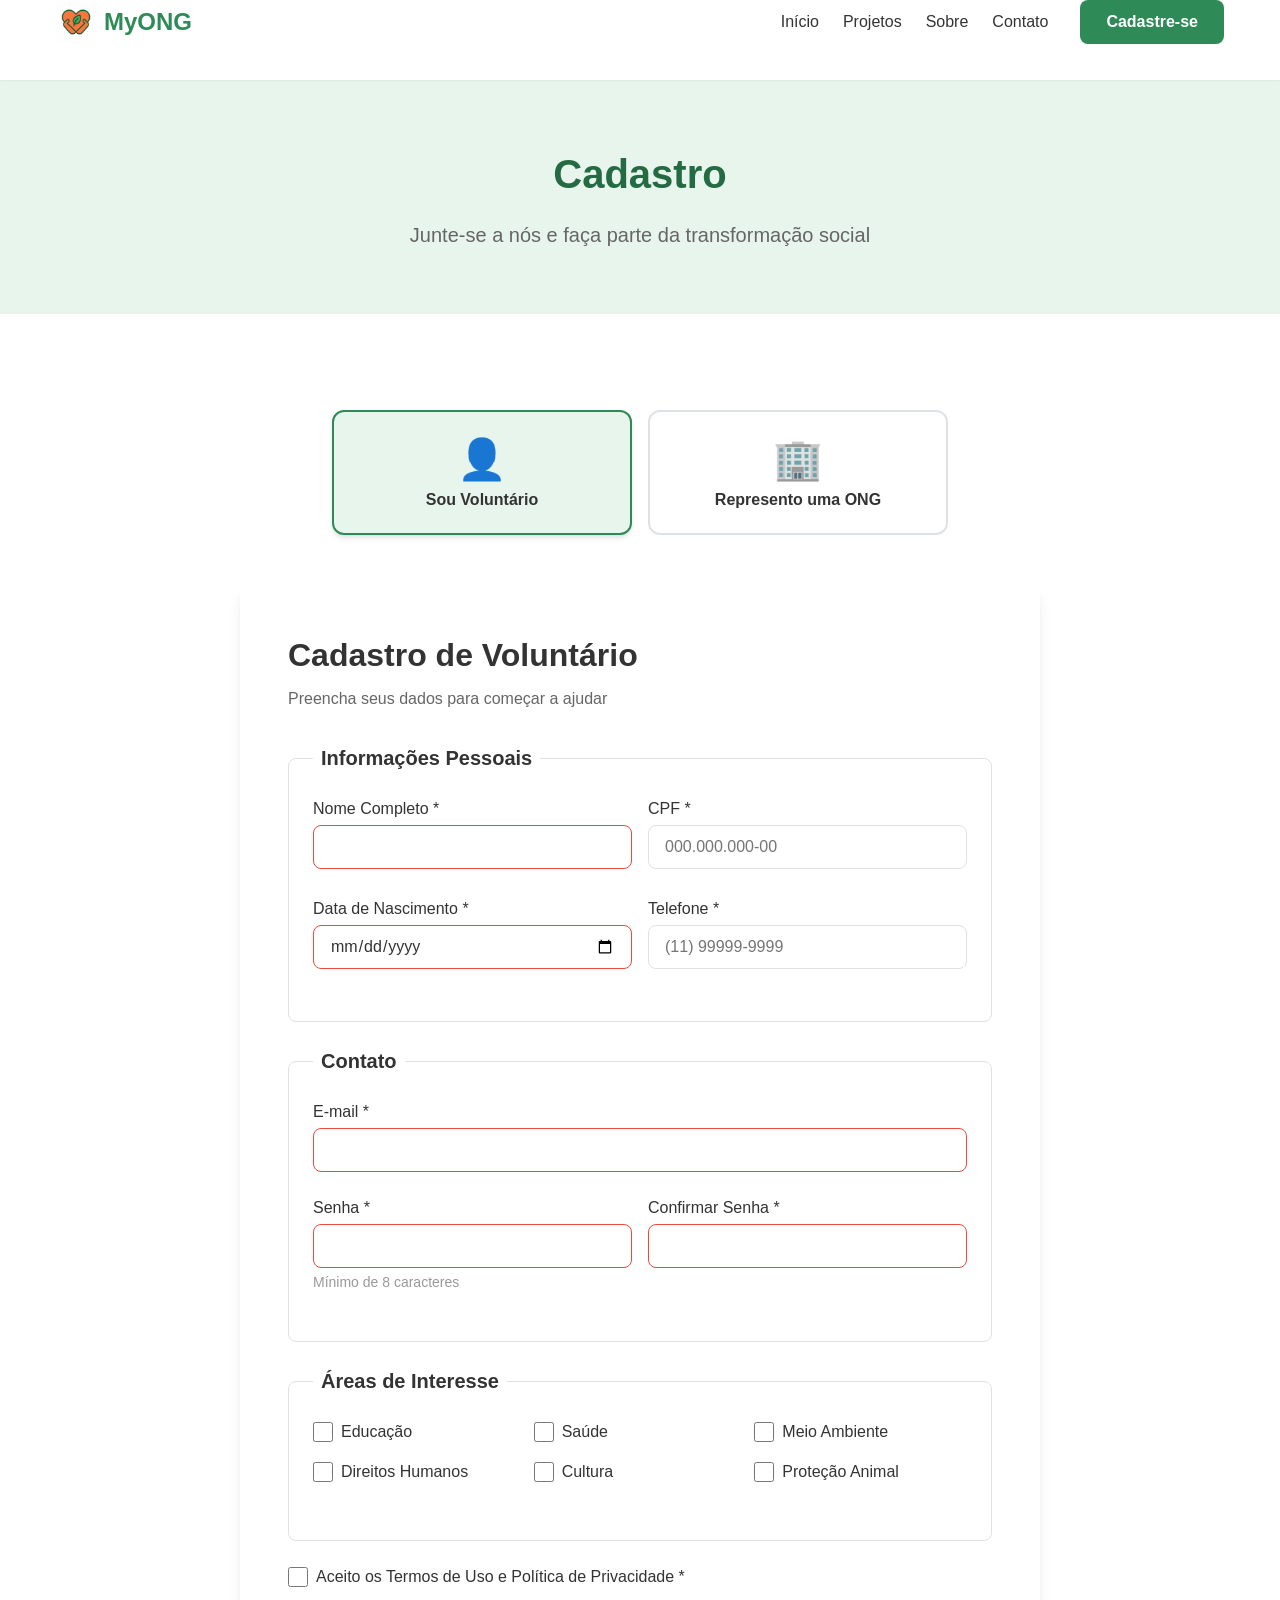
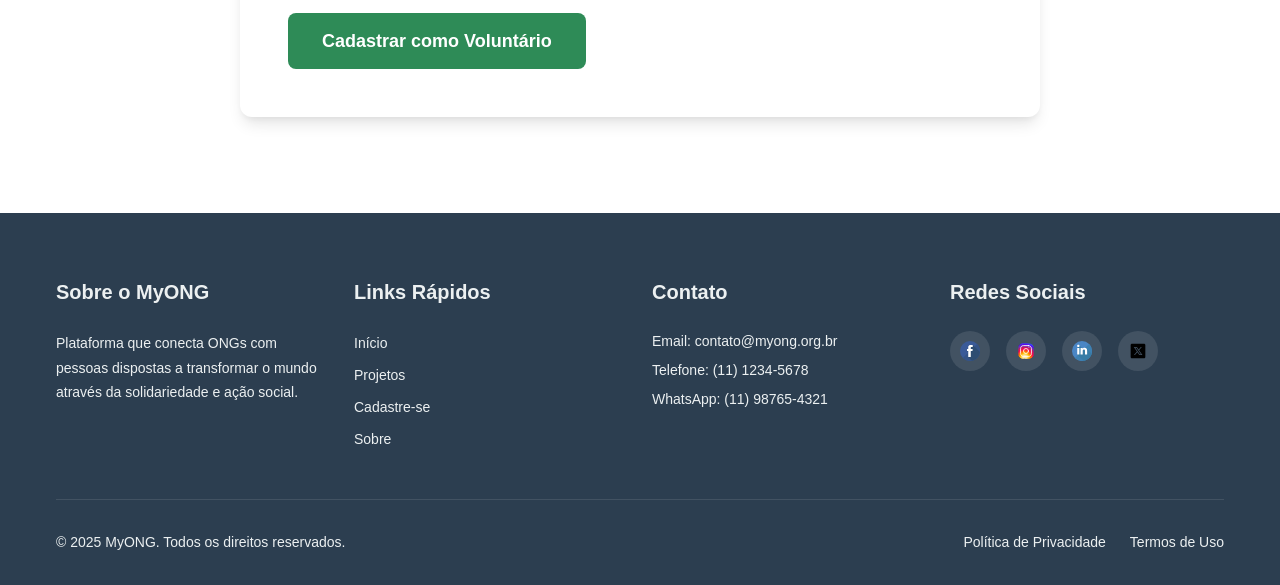
==== commit 42a97b08: "hotfix(cadastro+logo): correção na exibição dos estados do cadastro e o logo exibido na página" ====
--- a/cadastro.html
+++ b/cadastro.html
@@ -255,11 +255,33 @@
                                 <label for="ong-state" class="form-label">Estado *</label>
                                 <select id="ong-state" name="state" class="form-select" required>
                                     <option value="">Selecione</option>
+                                    <option value="AC">Acre</option>
+                                    <option value="AL">Alagoas</option>
+                                    <option value="AP">Amapá</option>
+                                    <option value="AM">Amazonas</option>
+                                    <option value="BA">Bahia</option>
+                                    <option value="CE">Ceará</option>
+                                    <option value="DF">Distrito Federal</option>
+                                    <option value="ES">Espírito Santo</option>
+                                    <option value="GO">Goiás</option>
+                                    <option value="MA">Maranhão</option>
+                                    <option value="MT">Mato Grosso</option>
+                                    <option value="MS">Mato Grosso do Sul</option>
+                                    <option value="MG">Minas Gerais</option>
+                                    <option value="PA">Pará</option>
+                                    <option value="PB">Paraíba</option>
+                                    <option value="PR">Paraná</option>
+                                    <option value="PE">Pernambuco</option>
+                                    <option value="PI">Piauí</option>
+                                    <option value="RJ">Rio de Janeiro</option>
+                                    <option value="RN">Rio Grande do Norte</option>
+                                    <option value="RS">Rio Grande do Sul</option>
+                                    <option value="RO">Rondônia</option>
+                                    <option value="RR">Roraima</option>
+                                    <option value="SC">Santa Catarina</option>
                                     <option value="SP">São Paulo</option>
-                                    <option value="RJ">Rio de Janeiro</option>
-                                    <option value="MG">Minas Gerais</option>
-                                    <option value="RS">Rio Grande do Sul</option>
-                                    <option value="BA">Bahia</option>
+                                    <option value="SE">Sergipe</option>
+                                    <option value="TO">Tocantins</option>
                                 </select>
                                 <span class="form-error" id="ong-state-error"></span>
                             </div>
